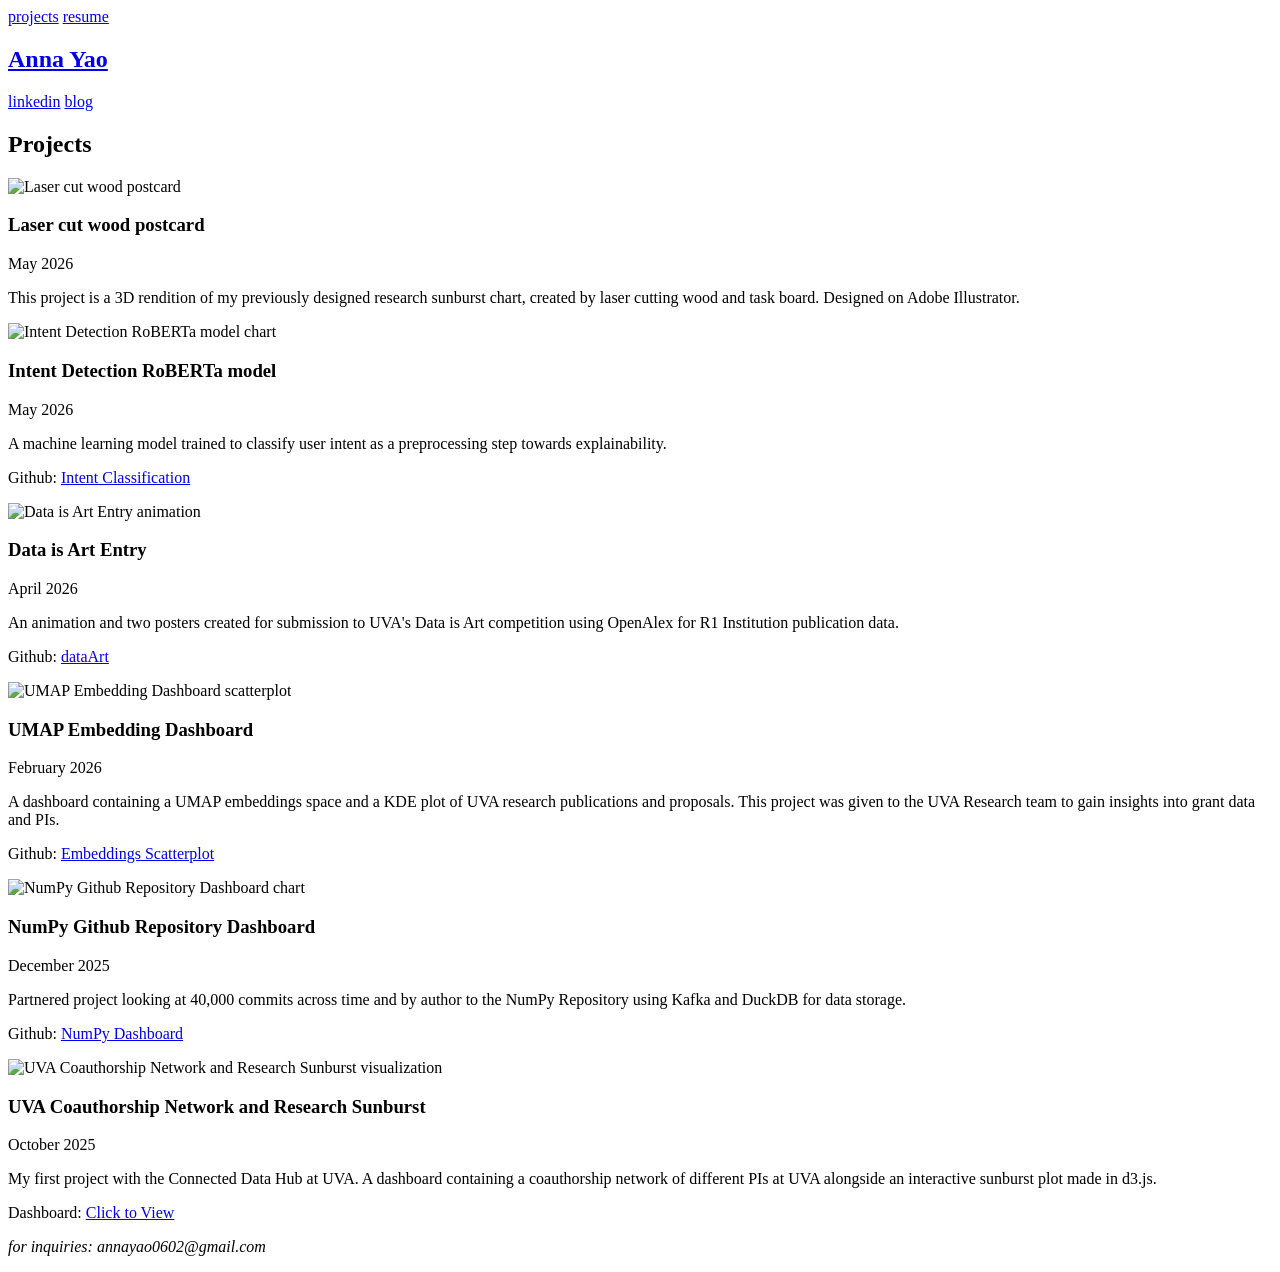
==== data_design.html @ feb62033 "change to header" ====
<!DOCTYPE html>
<html lang="en">
<head>
    <meta charset="UTF-8">
    <meta name="viewport" content="width=device-width, initial-scale=1.0">
    <title>Projects | Anna Yao</title>
    <link rel="stylesheet" href="styles.css">
    <link href="https://fonts.googleapis.com/css2?family=Playfair+Display:ital,wght@0,400;0,600;1,400&family=Inter:wght@300;400;600&display=swap" rel="stylesheet">
</head>
<body>

    <header>
        <nav class="top-nav">
            <div class="nav-links left-links">
                <a href="data_design.html">projects</a>
                <a href="resume.pdf" target="_blank">resume</a>
            </div>
            <h1 class="logo-name">
                <a href="index.html">Anna Yao</a>
            </h1>            
            <div class="nav-links right-links">
                <a href="https://www.linkedin.com/in/anna-yao-6a4943259/" target="_blank">linkedin</a>
                <a href="blog">blog</a>
            </div>
        </nav>
    </header>

    <main>
        <h2 class="page-title">Projects</h2>

        <div class="project-list">
            
            <article class="project-item">
                <div class="project-image">
                    <img src="laser_cut.jpg" alt="Laser cut wood postcard">
                </div>
                <div class="project-info">
                    <h3>Laser cut wood postcard</h3>
                    <p class="project-date">May 2026</p>
                    <p class="project-desc">This project is a 3D rendition of my previously designed research sunburst chart, created by laser cutting wood and task board. Designed on Adobe Illustrator.</p>
                </div>
            </article>

            <article class="project-item">
                <div class="project-image">
                    <img src="intent.png" alt="Intent Detection RoBERTa model chart">
                </div>
                <div class="project-info">
                    <h3>Intent Detection RoBERTa model</h3>
                    <p class="project-date">May 2026</p>
                    <p class="project-desc">A machine learning model trained to classify user intent as a preprocessing step towards explainability.</p>
                    <p class="project-link">Github: <a href="https://github.com/annayao0602/data-by-design-project-2/tree/main" target="_blank">Intent Classification</a></p>
                </div>
            </article>

            <article class="project-item">
                <div class="project-image">
                    <img src="dataisart.png" alt="Data is Art Entry animation">
                </div>
                <div class="project-info">
                    <h3>Data is Art Entry</h3>
                    <p class="project-date">April 2026</p>
                    <p class="project-desc">An animation and two posters created for submission to UVA's Data is Art competition using OpenAlex for R1 Institution publication data.</p>
                    <p class="project-link">Github: <a href="https://github.com/annayao0602/dataArt" target="_blank">dataArt</a></p>
                </div>
            </article>

            <article class="project-item">
                <div class="project-image">
                    <img src="umap.jpg" alt="UMAP Embedding Dashboard scatterplot">
                </div>
                <div class="project-info">
                    <h3>UMAP Embedding Dashboard</h3>
                    <p class="project-date">February 2026</p>
                    <p class="project-desc">A dashboard containing a UMAP embeddings space and a KDE plot of UVA research publications and proposals. This project was given to the UVA Research team to gain insights into grant data and PIs.</p>
                    <p class="project-link">Github: <a href="https://github.com/annayao0602/Embeddings-Scatterplot" target="_blank">Embeddings Scatterplot</a></p>
                </div>
            </article>

            <article class="project-item">
                <div class="project-image">
                    <img src="numpy.jpg" alt="NumPy Github Repository Dashboard chart">
                </div>
                <div class="project-info">
                    <h3>NumPy Github Repository Dashboard</h3>
                    <p class="project-date">December 2025</p>
                    <p class="project-desc">Partnered project looking at 40,000 commits across time and by author to the NumPy Repository using Kafka and DuckDB for data storage.</p>
                    <p class="project-link">Github: <a href="https://github.com/uvasds-systems/ds3022-data-project-3/tree/main/elaine_anna" target="_blank">NumPy Dashboard</a></p>
                </div>
            </article>

            <article class="project-item">
                <div class="project-image">
                    <img src="helios.jpg" alt="UVA Coauthorship Network and Research Sunburst visualization">
                </div>
                <div class="project-info">
                    <h3>UVA Coauthorship Network and Research Sunburst</h3>
                    <p class="project-date">October 2025</p>
                    <p class="project-desc">My first project with the Connected Data Hub at UVA. A dashboard containing a coauthorship network of different PIs at UVA alongside an interactive sunburst plot made in d3.js.</p>
                    <p class="project-link">Dashboard: <a href="https://annayao0602.github.io/D3-Research-Visualization/" target="_blank">Click to View</a></p>
                </div>
            </article>

            </div>
    </main>

    <footer>
        <p><em>for inquiries: annayao0602@gmail.com</em></p>
    </footer>

</body>
</html>
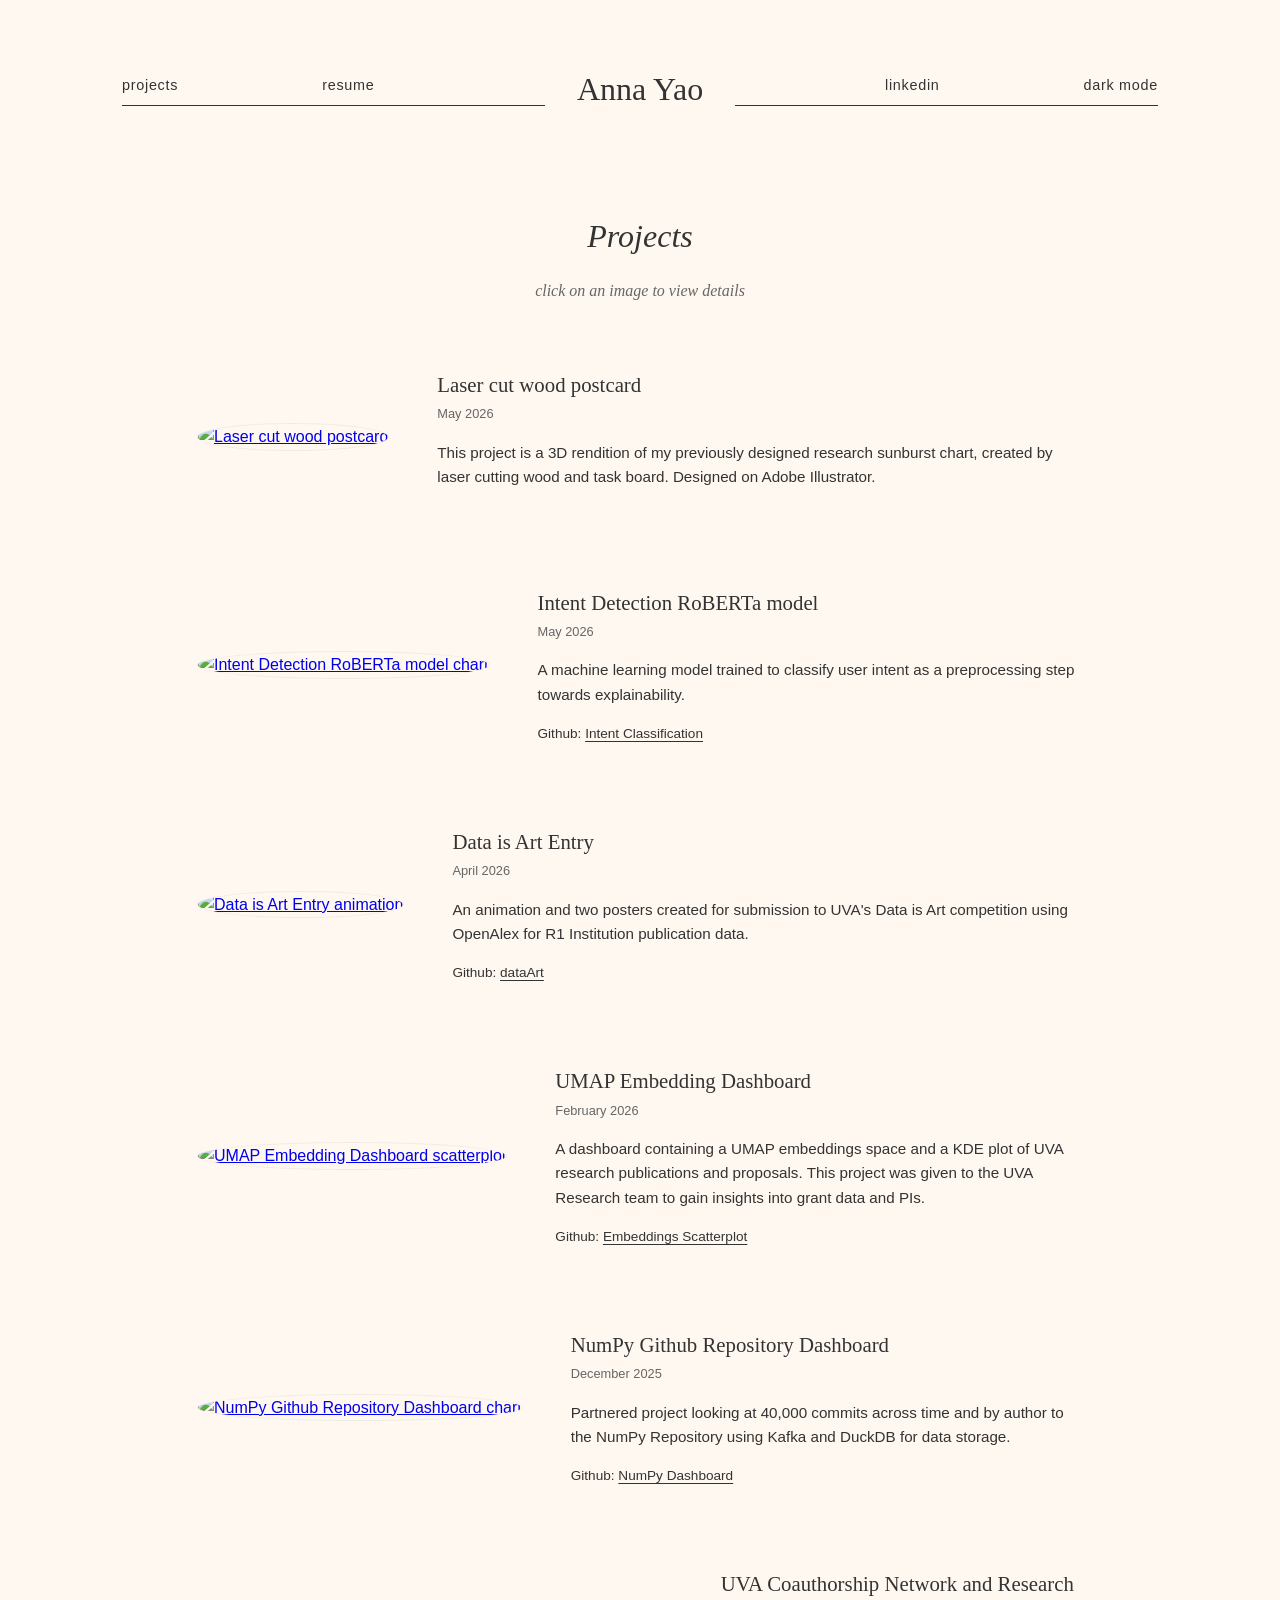
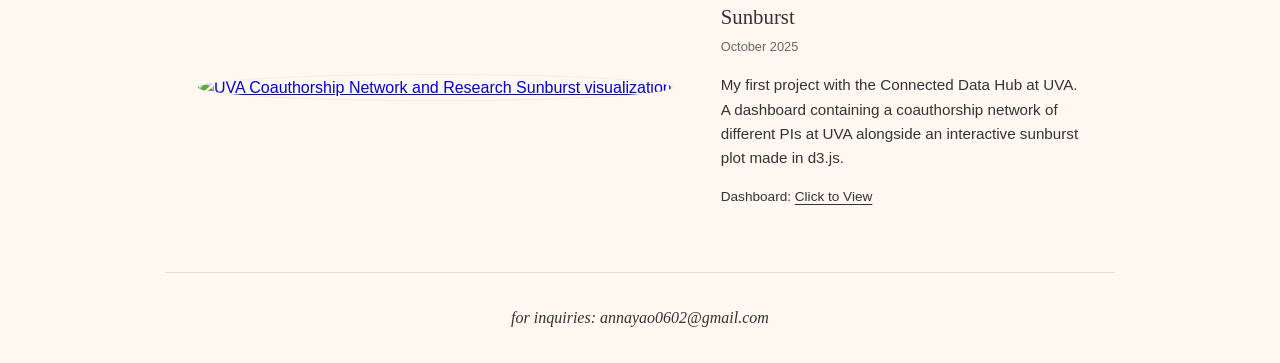
==== commit 67c04a68: "light/ dark mode added" ====
--- a/data_design.html
+++ b/data_design.html
@@ -20,19 +20,22 @@
             </h1>            
             <div class="nav-links right-links">
                 <a href="https://www.linkedin.com/in/anna-yao-6a4943259/" target="_blank">linkedin</a>
-                <a href="blog">blog</a>
+                <a href="#" id="theme-toggle">dark mode</a>
             </div>
         </nav>
     </header>
 
     <main>
         <h2 class="page-title">Projects</h2>
+        <p class="page-subtitle">click on an image to view details</p>
 
         <div class="project-list">
             
             <article class="project-item">
                 <div class="project-image">
-                    <img src="laser_cut.jpg" alt="Laser cut wood postcard">
+                    <a href="laser_cut.html">
+                        <img src="images/laser_cut.jpg" alt="Laser cut wood postcard">
+                    </a>
                 </div>
                 <div class="project-info">
                     <h3>Laser cut wood postcard</h3>
@@ -43,7 +46,9 @@
 
             <article class="project-item">
                 <div class="project-image">
-                    <img src="intent.png" alt="Intent Detection RoBERTa model chart">
+                    <a href="intent_model.html">
+                        <img src="images/intent.png" alt="Intent Detection RoBERTa model chart">
+                    </a>
                 </div>
                 <div class="project-info">
                     <h3>Intent Detection RoBERTa model</h3>
@@ -55,7 +60,9 @@
 
             <article class="project-item">
                 <div class="project-image">
-                    <img src="dataisart.png" alt="Data is Art Entry animation">
+                    <a href="data_art.html">
+                        <img src="images/dataisart.png" alt="Data is Art Entry animation">
+                    </a>
                 </div>
                 <div class="project-info">
                     <h3>Data is Art Entry</h3>
@@ -67,7 +74,9 @@
 
             <article class="project-item">
                 <div class="project-image">
-                    <img src="umap.jpg" alt="UMAP Embedding Dashboard scatterplot">
+                    <a href="umap_dashboard.html">
+                        <img src="images/umap.jpg" alt="UMAP Embedding Dashboard scatterplot">
+                    </a>
                 </div>
                 <div class="project-info">
                     <h3>UMAP Embedding Dashboard</h3>
@@ -79,7 +88,9 @@
 
             <article class="project-item">
                 <div class="project-image">
-                    <img src="numpy.jpg" alt="NumPy Github Repository Dashboard chart">
+                    <a href="numpy_dashboard.html">
+                        <img src="images/numpy.jpg" alt="NumPy Github Repository Dashboard chart">
+                    </a>
                 </div>
                 <div class="project-info">
                     <h3>NumPy Github Repository Dashboard</h3>
@@ -91,7 +102,9 @@
 
             <article class="project-item">
                 <div class="project-image">
-                    <img src="helios.jpg" alt="UVA Coauthorship Network and Research Sunburst visualization">
+                    <a href="helios_sunburst.html">
+                        <img src="images/helios.jpg" alt="UVA Coauthorship Network and Research Sunburst visualization">
+                    </a>
                 </div>
                 <div class="project-info">
                     <h3>UVA Coauthorship Network and Research Sunburst</h3>
@@ -101,12 +114,14 @@
                 </div>
             </article>
 
-            </div>
+        </div>
     </main>
 
     <footer>
         <p><em>for inquiries: annayao0602@gmail.com</em></p>
     </footer>
+        <script src="script.js"></script>
+
 
 </body>
 </html>
--- a/styles.css
+++ b/styles.css
@@ -0,0 +1,500 @@
+:root {
+    --bg-color: #FFF8F0; 
+    --text-color: #333333;
+    --accent-color: #CDBBA7;
+    --accent-hover: #B5A492;
+    --font-serif: 'Playfair Display', serif;
+    --font-sans: 'Inter', sans-serif;
+    --muted-text: #666666;
+    --border-color: rgba(0, 0, 0, 0.1);
+    --carousel-bg: rgba(250, 248, 242, 0.8);
+    --carousel-hover: white;
+    --carousel-arrow: var(--text-color);
+}
+
+html {
+    scroll-behavior: smooth;
+}
+
+* {
+    margin: 0;
+    padding: 0;
+    box-sizing: border-box;
+}
+
+@keyframes fadeUp {
+    0% {
+        opacity: 0;
+        transform: translateY(20px); /* Starts slightly lower */
+    }
+    100% {
+        opacity: 1;
+        transform: translateY(0);    /* Ends in its original position */
+    }
+}
+
+body {
+    background-color: var(--bg-color);
+    color: var(--text-color);
+    font-family: var(--font-sans);
+    line-height: 1.6;
+    display: flex;
+    flex-direction: column;
+    align-items: center;
+    transition: background-color 0.4s ease, color 0.4s ease;
+
+}
+
+body.dark-theme {
+    --bg-color: #2b231d; 
+    
+    --text-color: #e6d5c3; 
+    
+    --accent-color: #8c735c; 
+    --accent-hover: #735e4a;
+    --muted-text: #a89f91; 
+    --border-color: rgba(252, 237, 220, 0.526);
+
+    --carousel-bg: rgba(230, 213, 195, 0.8); 
+    --carousel-hover: #e6d5c3;              
+    --carousel-arrow: #2b231d;
+
+}
+
+.back-to-top {
+    display: flex;
+    width: max-content;
+    flex-direction: column;
+    align-items: center;
+    gap: 0.5rem;
+    font-size: 0.8rem;
+    font-style: italic;
+    font-family: var(--font-serif);
+    text-decoration: none;
+    color: var(--text-color);
+    cursor: pointer;
+    margin: 3rem auto 0 auto; 
+}
+
+.back-to-top:hover {
+    animation: bounceUp 1s infinite;
+}
+
+@keyframes bounceUp {
+    0%, 100% {
+        transform: translateY(0);
+    }
+    50% {
+        transform: translateY(-8px); 
+    }
+}
+header {
+    width: 100%;
+    max-width: 1100px;
+    padding: 2rem;
+}
+ main, footer {
+    width: 100%;
+    max-width: 950px;
+    padding: 0 2rem;
+
+    opacity: 0; 
+    animation: fadeUp 0.8s ease-out forwards;
+    
+    animation-delay: 0.5s;
+ }
+
+.top-nav {
+    display: flex;
+    justify-content: space-between;
+    align-items: center;
+    padding-top: 2rem;
+    padding-bottom: 4rem;
+}
+
+.nav-links {
+    display: flex;
+    gap: 9rem;
+    border-bottom: 1px solid var(--text-color);
+    padding-bottom: 0.5rem;
+    flex: 1;
+}
+.left-links {
+    justify-content: flex-start; 
+}
+
+.right-links {
+    justify-content: flex-end;  
+}
+
+.nav-links a {
+    text-decoration: none;
+    color: var(--text-color);
+    font-size: 0.9rem;
+    letter-spacing: 0.05em;
+    display: inline-block; 
+    
+    transition: transform 0.3s ease; 
+}
+
+.nav-links a:hover {
+    transform: rotate(-4deg); 
+    scale: 1.1;
+}
+
+.logo-name {
+    font-family: var(--font-serif);
+    font-size: 2rem;
+    font-weight: 400;
+    text-align: center;
+    padding: 0 2rem;
+}
+.logo-name a {
+    text-decoration: none;     
+    color: var(--text-color);  
+}
+
+.hero {
+    min-height: 70vh;
+    display: flex;
+    flex-direction: column;
+    justify-content: center;
+    align-items: center;
+    text-align: center;
+}
+
+.hero-text {
+    font-family: var(--font-serif);
+    font-size: 1.2rem;
+    margin-bottom: 3rem;
+    color: var(--muted-text);
+}
+
+.scroll-indicator {
+    display: flex;
+    flex-direction: column;
+    align-items: center;
+    gap: 0.5rem;
+    font-size: 0.8rem;
+    font-style: italic;
+    font-family: var(--font-serif);
+    
+    text-decoration: none; 
+    color: var(--text-color); 
+    cursor: pointer;
+}
+
+.scroll-indicator:hover {
+    animation: bounce 1s infinite; 
+}
+
+@keyframes bounce {
+    0%, 100% {
+        transform: translateY(0); 
+    }
+    50% {
+        transform: translateY(8px); 
+    }
+}
+
+.section-title {
+    font-family: var(--font-serif);
+    text-align: center;
+    font-style: italic;
+    font-weight: 400;
+    font-size: 2rem;
+    margin-bottom: 3rem;
+}
+
+.about-content {
+    display: flex;
+    gap: 4rem;
+    align-items: center;
+}
+
+.about-image img {
+    width: 300px;
+    height: auto;
+    object-fit: cover;
+}
+
+.about-text {
+    flex: 1;
+    font-size: 0.95rem;
+}
+
+.about-text p {
+    margin-bottom: 1.5rem;
+}
+
+.btn {
+    display: block;
+    width: max-content;
+    margin: 0 auto;
+    background-color: var(--accent-color);
+    color: white;
+    text-decoration: none;
+    padding: 0.5rem 1.5rem;
+    font-size: 0.9rem;
+    border: none;
+    cursor: pointer;
+    transition: background-color 0.3s ease;
+}
+
+.btn:hover {
+    background-color: var(--accent-hover);
+}
+
+footer {
+    text-align: center;
+    padding: 2rem 0 2rem 0;
+    font-family: var(--font-serif);
+    border-top: 1px solid var(--border-color);
+    margin-top: 4rem;
+}
+
+/* --- Projects Page Styling --- */
+
+.page-title {
+    font-family: var(--font-serif);
+    text-align: center;
+    font-style: italic;
+    font-weight: 400;
+    font-size: 2rem;
+    margin-bottom: 1rem; /* Adds breathing room below the title */
+}
+
+.page-subtitle {
+    text-align: center;
+    font-size: 1rem;
+    font-style: italic;
+    font-family: var(--font-serif);
+    color: var(--muted-text);
+    margin-bottom: 4rem;
+}
+
+.project-list {
+    display: flex;
+    flex-direction: column;
+    gap: 5rem; /* The vertical space between each project */
+}
+
+.project-item {
+    display: flex;
+    gap: 3rem; 
+    align-items: center; 
+}
+
+.project-image a {
+    display: block;
+}
+
+.project-image img {
+    width: 200px;
+    height: 200px;
+    border-radius: 50%; 
+    object-fit: cover;  
+    border: 1px solid rgba(0,0,0,0.05); 
+    
+    transition: transform 0.3s ease; 
+    
+    cursor: pointer; 
+}
+
+.project-image img:hover {
+    transform: scale(1.1); 
+}
+
+.project-info {
+    flex: 1; 
+}
+
+.project-info h3 {
+    font-family: var(--font-serif);
+    font-weight: 400;
+    font-size: 1.3rem;
+    margin-bottom: 0.2rem;
+}
+
+.project-date {
+    font-size: 0.8rem;
+    color: var(--muted-text);
+    margin-bottom: 1rem;
+}
+
+.project-desc {
+    font-size: 0.95rem;
+    margin-bottom: 1rem;
+    line-height: 1.6;
+}
+
+/* The Links (Github/Dashboard) */
+.project-link {
+    font-size: 0.85rem;
+    color: var(--text-color);
+}
+
+.project-link a {
+    color: var(--text-color);
+    text-decoration: underline;
+    text-underline-offset: 3px; /* Pushes the underline slightly down for a cleaner look */
+    transition: opacity 0.3s ease;
+}
+
+.project-link a:hover {
+    opacity: 0.7;
+}
+
+/* --- Project Detail Page Styling --- */
+
+.project-detail {
+    display: flex;
+    flex-direction: column;
+    align-items: center;
+}
+
+.detail-title {
+    font-family: var(--font-serif);
+    text-align: center;
+    font-weight: 400;
+    font-size: 2.5rem;
+    margin-bottom: 2rem;
+}
+
+/* --- Image Gallery (Carousel) --- */
+.carousel {
+    position: relative;
+    width: 100%;
+    max-width: 800px; /* Limits how wide the gallery gets */
+    height: 500px;    /* Fixed height to keep layout stable */
+    margin-bottom: 3rem;
+}
+
+.carousel-track-container {
+    height: 100%;
+    width: 100%;
+    overflow: hidden; /* Hides the images that are off-screen */
+    border-radius: 8px; /* Optional: Slight curve to the image corners */
+}
+
+.carousel-track {
+    padding: 0;
+    margin: 0;
+    list-style: none;
+    display: flex;
+    height: 100%;
+    transition: transform 0.4s ease-in-out; /* The smooth sliding animation */
+}
+
+.carousel-slide {
+    min-width: 100%; /* Forces each image to take up exactly 100% of the container */
+    height: 100%;
+}
+
+.carousel-slide img {
+    width: 100%;
+    height: 100%;
+    object-fit: contain; 
+}
+
+/* Gallery Navigation Arrows */
+.carousel-btn {
+    position: absolute;
+    top: 50%;
+    transform: translateY(-50%);
+    background: var(--carousel-bg);
+    border: none;
+    cursor: pointer;
+    border-radius: 50%;
+    width: 40px;
+    height: 40px;
+    display: flex;
+    justify-content: center;
+    align-items: center;
+color: var(--carousel-arrow);
+    transition: background 0.2s ease, transform 0.2s ease;
+    z-index: 10;
+}
+
+.carousel-btn:hover {
+    background: var(--carousel-hover);
+    transform: translateY(-50%) scale(1.1); /* Slight pop when hovered */
+}
+
+.carousel-btn.prev {
+    left: -20px; /* Hangs slightly outside the image */
+}
+
+.carousel-btn.next {
+    right: -20px;
+}
+
+/* --- Detail Text Styling --- */
+.detail-content {
+    max-width: 650px; /* Keeps line lengths comfortable for reading */
+    width: 100%;
+}
+
+.detail-date {
+    font-size: 0.9rem;
+    color: var(--muted-text);
+    margin-bottom: 2rem;
+    font-style: italic;
+    border-bottom: 1px solid var(--border-color); 
+    padding-bottom: 0.5rem;
+}
+
+.detail-description {
+    font-size: 1rem;
+    line-height: 1.8;
+    margin-bottom: 2.5rem;
+}
+
+.detail-description p {
+    margin-bottom: 1.5rem;
+}
+
+/* --- Back to Projects Button --- */
+
+.back-link-container {
+    width: 100%;
+    display: flex;
+    justify-content: center;
+    max-width: 1400px; /* Matches the width you set for your header earlier */
+    margin: auto auto; /* Centers the container */
+    padding-top: 4rem;
+    padding-bottom: 0rem;
+}
+
+.back-link {
+    display: inline-flex;
+    align-items: center;
+    gap: 0.5rem;
+    text-decoration: none;
+    color: var(--text-color);
+    font-size: 1.1rem;
+    font-style: italic;
+    font-family: var(--font-serif);
+    transition: transform 0.3s ease, opacity 0.3s ease;
+    width: max-content; /* Keeps the hover area tight around the text */
+}
+
+.back-link:hover {
+    opacity: 0.7;
+    transform: translateX(-5px); 
+}
+
+.carousel-caption {
+    text-align: center;
+    margin-top: 1rem;
+    padding: 0 2rem;
+    min-height: 2.5rem; /* Prevents the page from jumping if a caption spans two lines */
+}
+
+#caption-text {
+    font-family: var(--font-serif);
+    font-style: italic;
+    font-size: 0.95rem;
+    color: var(--muted-text);
+    transition: opacity 0.3s ease; /* Optional smooth fade */
+}
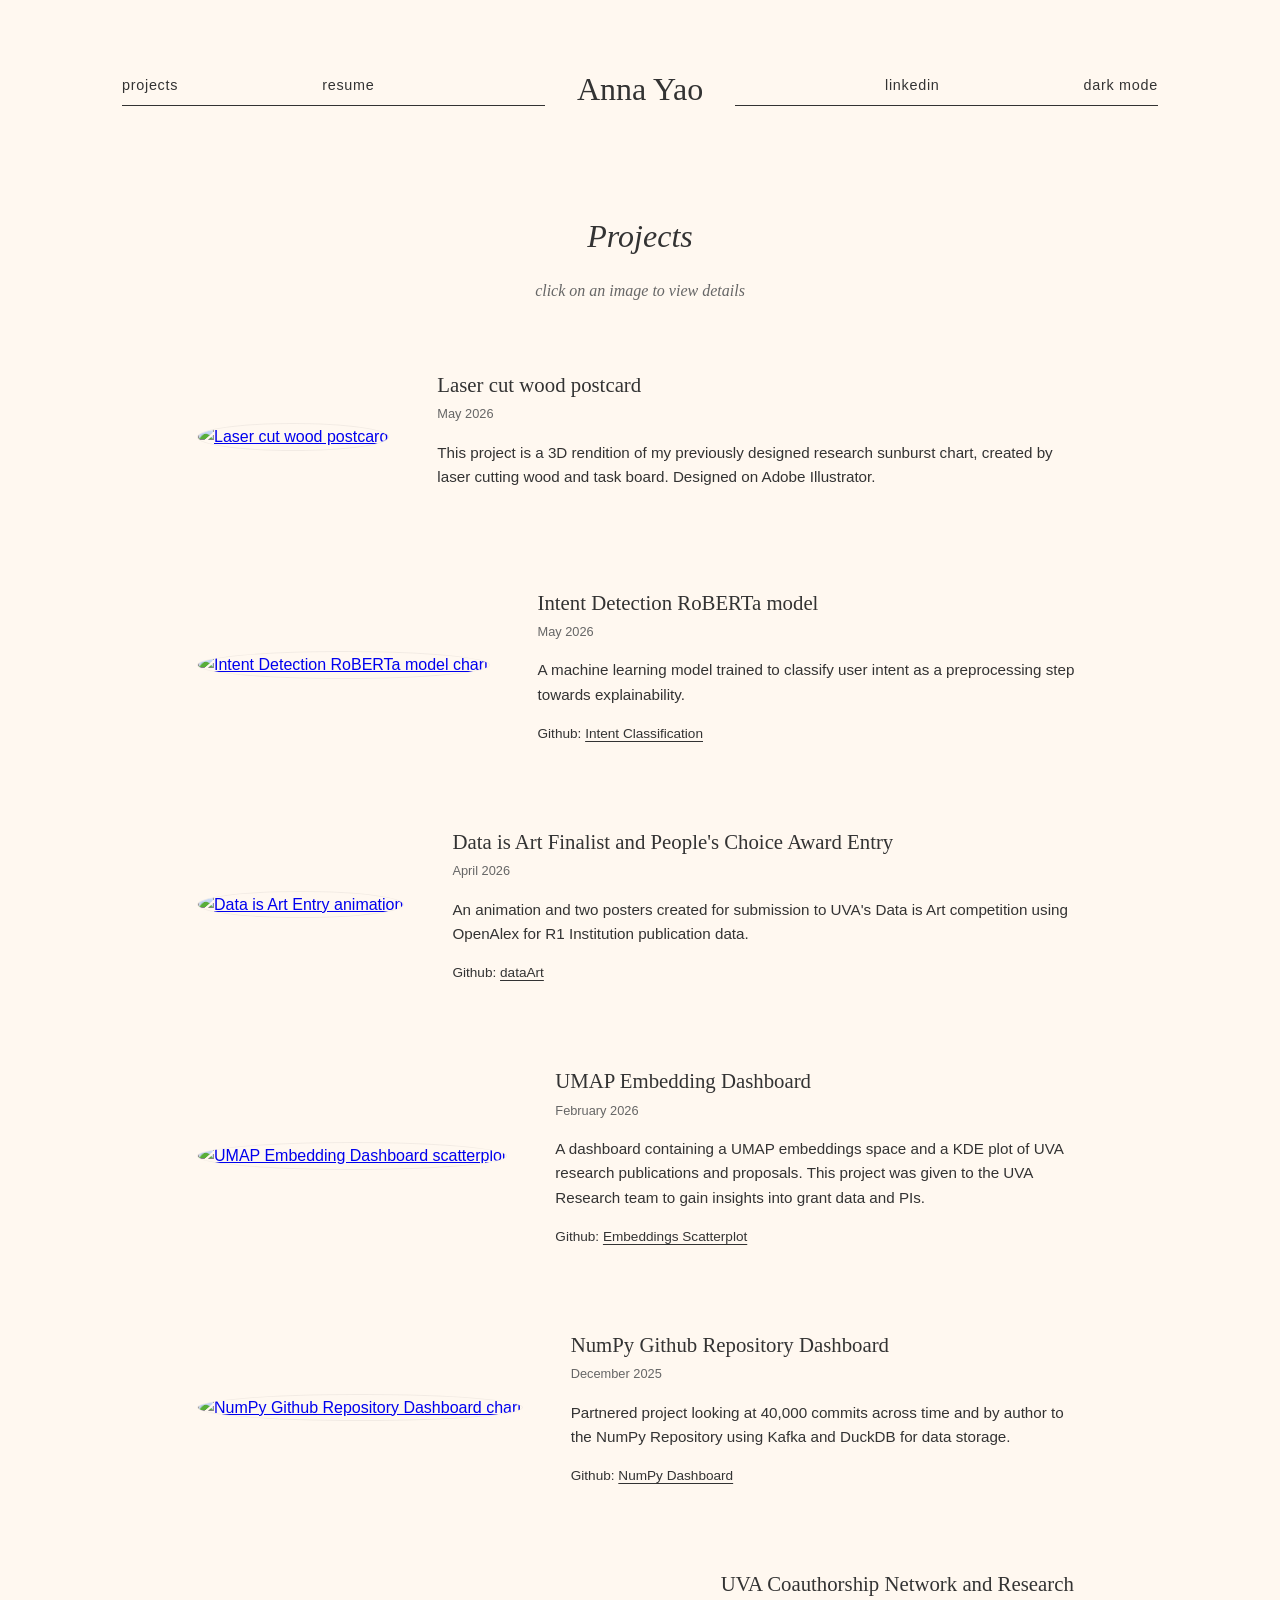
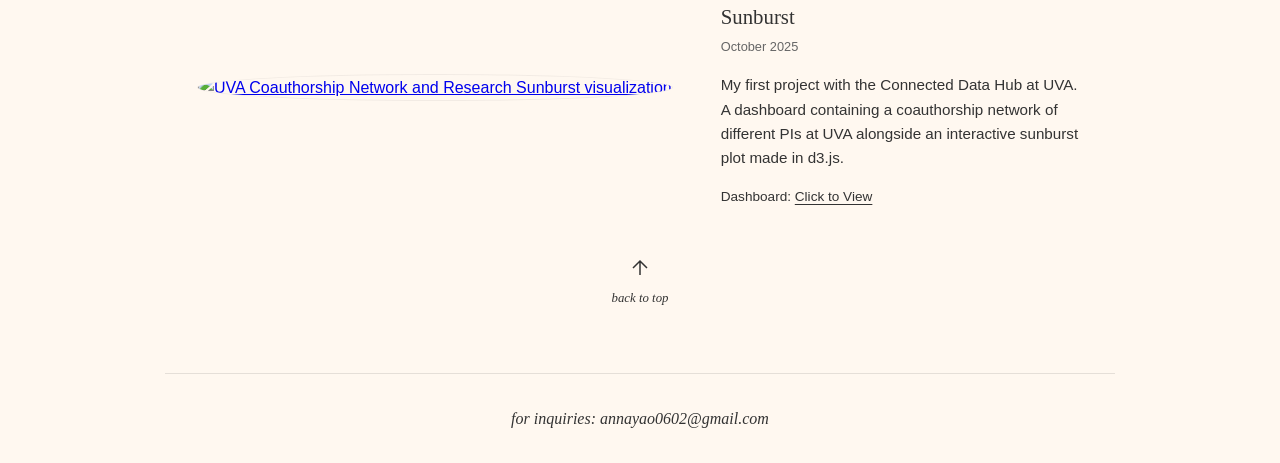
==== commit 11a50ef7: "sunburst" ====
--- a/data_design.html
+++ b/data_design.html
@@ -65,7 +65,7 @@
                     </a>
                 </div>
                 <div class="project-info">
-                    <h3>Data is Art Entry</h3>
+                    <h3>Data is Art Finalist and People's Choice Award Entry</h3>
                     <p class="project-date">April 2026</p>
                     <p class="project-desc">An animation and two posters created for submission to UVA's Data is Art competition using OpenAlex for R1 Institution publication data.</p>
                     <p class="project-link">Github: <a href="https://github.com/annayao0602/dataArt" target="_blank">dataArt</a></p>
@@ -117,6 +117,13 @@
         </div>
     </main>
 
+    <a href="#" class="back-to-top" aria-label="Scroll back to top">
+        <svg width="24" height="24" viewBox="0 0 24 24" fill="none" stroke="currentColor" stroke-width="1.5">
+            <path d="M12 19V5M5 12l7-7 7 7"/>
+        </svg>
+        <span>back to top</span>
+    </a>
+
     <footer>
         <p><em>for inquiries: annayao0602@gmail.com</em></p>
     </footer>
